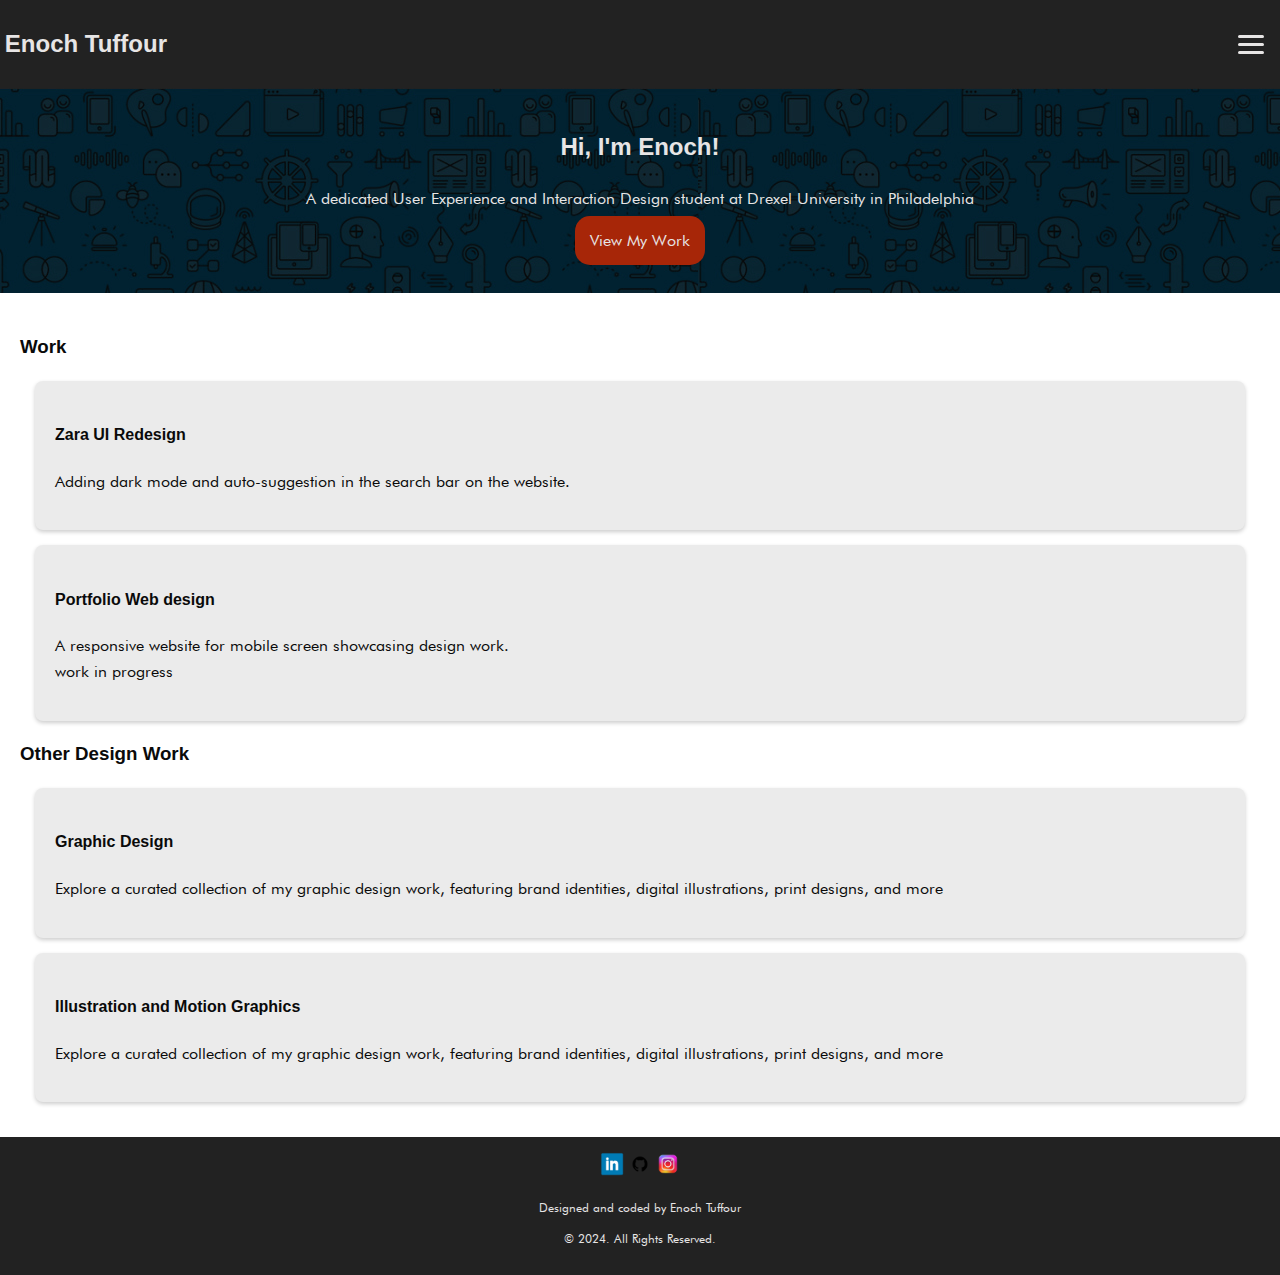
==== index.html @ 8956a718 "footer" ====
<!DOCTYPE html>
<html lang="en">
<head>
    <meta charset="UTF-8">
    <meta name="viewport" content="width=device-width, initial-scale=1.0">
    <!-- title -->
    <title> Enoch's Design Portfolio</title>
    <link rel="stylesheet" href="css/normalize.css" />
    <link rel="stylesheet" href="css/screen.css" />
</head>

<body>
    <!-- header-->
    <header>
        <h2> <a href="index.html"> Enoch Tuffour </a> </h2>

        <input type="checkbox" id="nav-toggle" class="nav-toggle" hidden />
      <label for="nav-toggle" class="nav-toggle-label">
        <span></span>
        <span></span>
        <span></span>
      </label>


      <nav>
        <ul>
          <li> <a href="index.html"> work </a> </li>
            <li> <a href="playground.html"> playground </a> </li>
            <li> <a href="about.html"> about </a></li>
            <li> <a href="#contact"> contact </a></li>
        </ul>
      </nav>
    </header>
    
    
    <main> 
        <section class="intro">
            <h2> Hi, I'm Enoch!</h2>
            <p> A dedicated User Experience and Interaction Design student at Drexel University in Philadelphia</p>
            <a href="#work" class="cta">View My Work</a>
        </section>
    

     <!-- work -->
        <section id="work">
            <h3> Work </h3>
            <div class="project">
                <h4><a href="zara.html"> Zara UI Redesign </a></h4>
                <p> Adding dark mode and auto-suggestion in the search bar on the website.</p>
            </div>

            <div class="project">
                <h4> Portfolio Web design </h4>
                <p> A responsive website for mobile screen showcasing design work. <br>work in progress </p>
            </div>

            <h3> Other Design Work </h3>
            <div class="project">
                <h4> Graphic Design </h4>
                <p> Explore a curated collection of my graphic design work, featuring brand identities, digital illustrations, print designs, and more </p>
            </div>

            <div class="project">
                <h4> Illustration and Motion Graphics </h4>
                <p> Explore a curated collection of my graphic design work, featuring brand identities, digital illustrations, print designs, and more </p>
            </div>

        </section>
    </main>

    <footer class="footer"> 
            <div class="social">
              <a href="www.linkedin.com/in/enoch-tuffour" target="_blank" aria-label="linkedin">
                <img src="media/icons/linkedin.png" alt="LinkedIn">
              </a>

              <a href="https://github.com/steezytuff" target="_blank" aria-label="github">
                <img src="media/icons/github.png" alt="github">
              </a>
              <a href="www.instagram.com/tuff4_designs" target="_blank" aria-label="instagram">
                <img src="media/icons/ig.png" alt="instagram">
              </a>
            </div>
            <p> Designed and coded by Enoch Tuffour</p>
            <p>&copy; 2024. All Rights Reserved.</p>

    </footer>


</body>
</html>
---- css/screen.css ----
@font-face {
    font-family: 'futura';
    src: url(../fonts/futura/FuturaBook.ttf);
    font-style: normal;
    font-display: swap;
    font-weight: 100 900;
}


@font-face {
    font-family: 'futurabold';
    src: url(../fonts/futura/futur.ttf);
    font-style: normal;
    font-display: swap; 
    font-weight: 100 900;
    }



html{
    --red: #A72608;
    --white: #E7E5E5;
    --blue-gray: #767b91;
    --light-gray: #EBEBEB;
    --beige: #D9D2C5;
    --gray-black: #222222;
    --black: #0a0a0a;


    --color-background: var(--white);
    color: var(--black);

    --font: 'futura', Arial, sans-serif; 
    --bold: 'futurabold', arial, sans-serif; 
}

body {
    color: var(--black);
    font-family: var(--font);
    line-height: 1.6;

    .body {
        padding: 20px;
    }

    h1, h2, h3, h4{
        font-family: var(--bold);
      }
  }

  a {
    text-decoration: none;
    color: var(--black);
  }

#work {
    padding: 20px;
}

* {
    box-sizing: border-box;
} 

img {
    /* height: auto;
    width: 100%; */
    filter: drop-shadow(0 8px 16px rgba (0,0,0, 0.6));
}




header {
  background: var(--gray-black);
  color: var(--white);
  padding: 0.3rem;
  position: relative;

  a {
    color: var(--white);
  }
  
  label {
    cursor: pointer;
    height: 1.25rem;
    position: fixed;
    right: 1rem;
    top: 2.2rem;
    width: 1.625rem;
    z-index: 1001;
  
    span {
      background-color: var(--white);
      border-radius: 2px;
      display: block;
      height: 3px;
      position: absolute;
      width: 100%;
      transform-origin: left;
  
      &:nth-child(1) {
        top: 0;
      }
  
      &:nth-child(2) {
        top: 0.5rem;
      }
  
      &:nth-child(3) {
        top: 1rem;
      }
    }
  }
}

/* nav */
nav {
  background: var(--gray-black);
  height: 100vh;
  width: 18.75rem;
  position: fixed;
  right: -300px;
  top: 0;
  z-index: 1000;
  
  ul {
    list-style: none;
    margin: 0;
    padding: 2rem;
  
    li {
       margin-bottom: 1rem;
  
      a {
        color: var(--white);
        font-family: var(--bold);
        text-decoration: none;
      }
    }
  }
}
  
  /* Show nav when checkbox is checked */
  .nav-toggle:checked ~ nav {
    right: 0;
  }
  
  .nav-toggle:checked ~ .nav-toggle-label span:nth-child(1) {
    transform: rotate(45deg);
    top: -2px; /* Fix */
  }
  
  .nav-toggle:checked ~ .nav-toggle-label span:nth-child(2) {
    opacity: 0;
  }
  
  .nav-toggle:checked ~ .nav-toggle-label span:nth-child(3) {
    transform: rotate(-45deg);
  }





    
    .project {
        background-color: var(--light-gray);
        margin: 15px;
        padding: 20px;
        border-radius: 8px;
        box-shadow : 0 2px 4px rgba(0, 0, 0, 0.2);
     }

    .intro {
        text-align: center;
        color: var(--white);
        background-image: url("../media/introbg\ copy.jpg");
        padding: 20px;
        padding-bottom: 40px;

        .cta {
          text-decoration: none;
          color: var(--white);
          background: var(--red);
          padding: 15px;
          border-radius: 15px;
        }
    }

    


    /* Footer  */
footer {

  background-color: var(--gray-black);
  color: var(--white);
  text-align: center;
  padding: 15px;
  font-size: 12px;

  .social {
    margin-bottom: 1rem;
  
    .social a {
      display: inline-block;
      margin: 0 0.5rem;
      transition: transform 0.3s ease;
    }
  
    a:hover {
      transform: scale(1.1);
    }
  
    img {
      width: 24px;
      height: 24px;
    }
  }
}
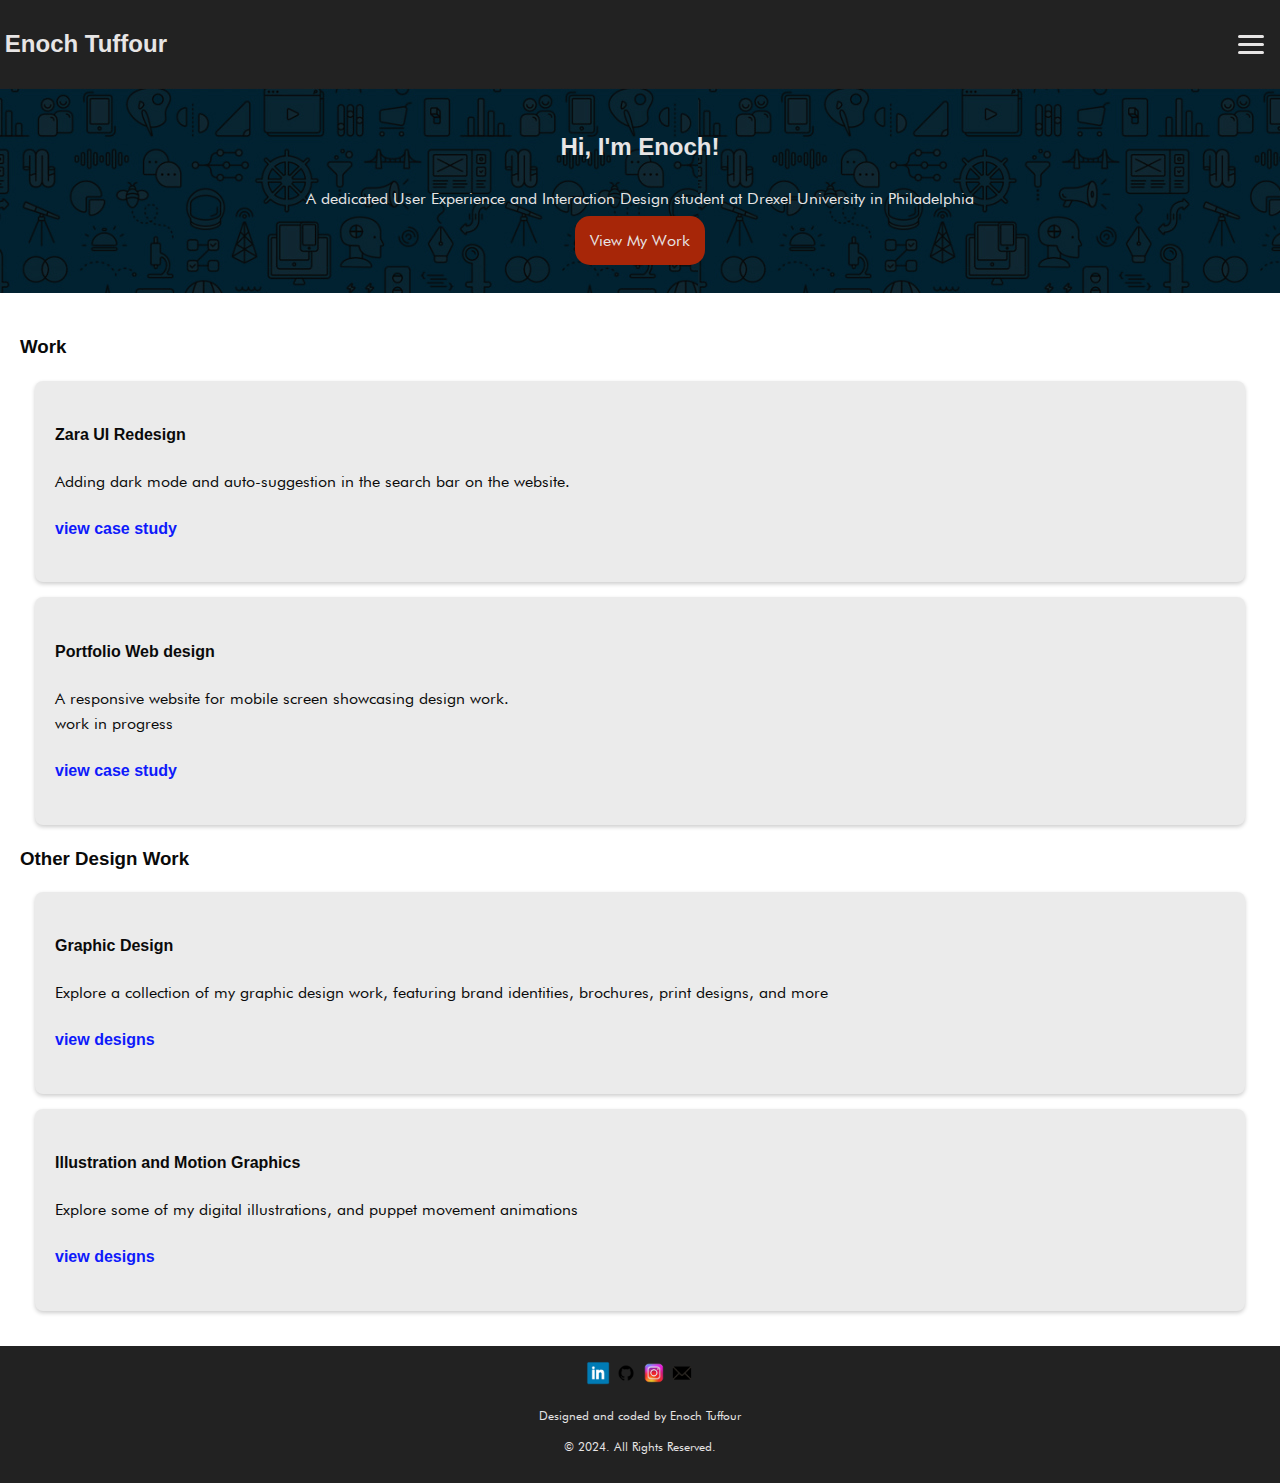
==== commit e3b94cbf: "minor changes" ====
--- a/index.html
+++ b/index.html
@@ -45,30 +45,35 @@
         <section id="work">
             <h3> Work </h3>
             <div class="project">
-                <h4><a href="zara.html"> Zara UI Redesign </a></h4>
+                <h4> Zara UI Redesign</h4>
                 <p> Adding dark mode and auto-suggestion in the search bar on the website.</p>
+                <h4><a href="zara.html"> view case study</a> </h4>
             </div>
 
             <div class="project">
                 <h4> Portfolio Web design </h4>
                 <p> A responsive website for mobile screen showcasing design work. <br>work in progress </p>
+                <h4><a href="pwebdesign.html"> view case study</a> </h4>
             </div>
 
             <h3> Other Design Work </h3>
             <div class="project">
                 <h4> Graphic Design </h4>
-                <p> Explore a curated collection of my graphic design work, featuring brand identities, digital illustrations, print designs, and more </p>
+                <p> Explore a collection of my graphic design work, featuring brand identities, brochures, print designs, and more </p>
+                <h4><a href="graphicdesign.html"> view designs</a> </h4>
             </div>
 
             <div class="project">
                 <h4> Illustration and Motion Graphics </h4>
-                <p> Explore a curated collection of my graphic design work, featuring brand identities, digital illustrations, print designs, and more </p>
+                <p> Explore some of my digital illustrations, and puppet movement animations </p>
+                <h4><a href="illustration.html"> view designs</a> </h4>
             </div>
 
         </section>
     </main>
 
-    <footer class="footer"> 
+    <!-- footer -->
+    <footer class="footer" id="contact"> 
             <div class="social">
               <a href="www.linkedin.com/in/enoch-tuffour" target="_blank" aria-label="linkedin">
                 <img src="media/icons/linkedin.png" alt="LinkedIn">
@@ -77,9 +82,15 @@
               <a href="https://github.com/steezytuff" target="_blank" aria-label="github">
                 <img src="media/icons/github.png" alt="github">
               </a>
+
               <a href="www.instagram.com/tuff4_designs" target="_blank" aria-label="instagram">
                 <img src="media/icons/ig.png" alt="instagram">
               </a>
+
+              <a href="mailto:et556@drexel.com" target="_blank" aria-label="email">
+                <img src="media/icons/email.png" alt="email">
+              </a>
+
             </div>
             <p> Designed and coded by Enoch Tuffour</p>
             <p>&copy; 2024. All Rights Reserved.</p>
--- a/css/screen.css
+++ b/css/screen.css
@@ -21,6 +21,7 @@
     --red: #A72608;
     --white: #E7E5E5;
     --blue-gray: #767b91;
+    --blue: #0e1afb;
     --light-gray: #EBEBEB;
     --beige: #D9D2C5;
     --gray-black: #222222;
@@ -169,7 +170,22 @@
         padding: 20px;
         border-radius: 8px;
         box-shadow : 0 2px 4px rgba(0, 0, 0, 0.2);
+
+        a {
+          color: var(--blue);
+          font-family: var(--bold);
+        }
+
+        a:hover {
+          text-decoration: underline;
+        }
+
      }
+
+     .project:hover {
+      box-shadow: 0 6px 10px rgba(0, 0, 0, 0.4);
+    }
+
 
     .intro {
         text-align: center;
@@ -184,6 +200,11 @@
           background: var(--red);
           padding: 15px;
           border-radius: 15px;
+
+        }
+
+        .cta:hover {
+          background: var(--blue-gray);
         }
     }
 
@@ -202,11 +223,6 @@
   .social {
     margin-bottom: 1rem;
   
-    .social a {
-      display: inline-block;
-      margin: 0 0.5rem;
-      transition: transform 0.3s ease;
-    }
   
     a:hover {
       transform: scale(1.1);
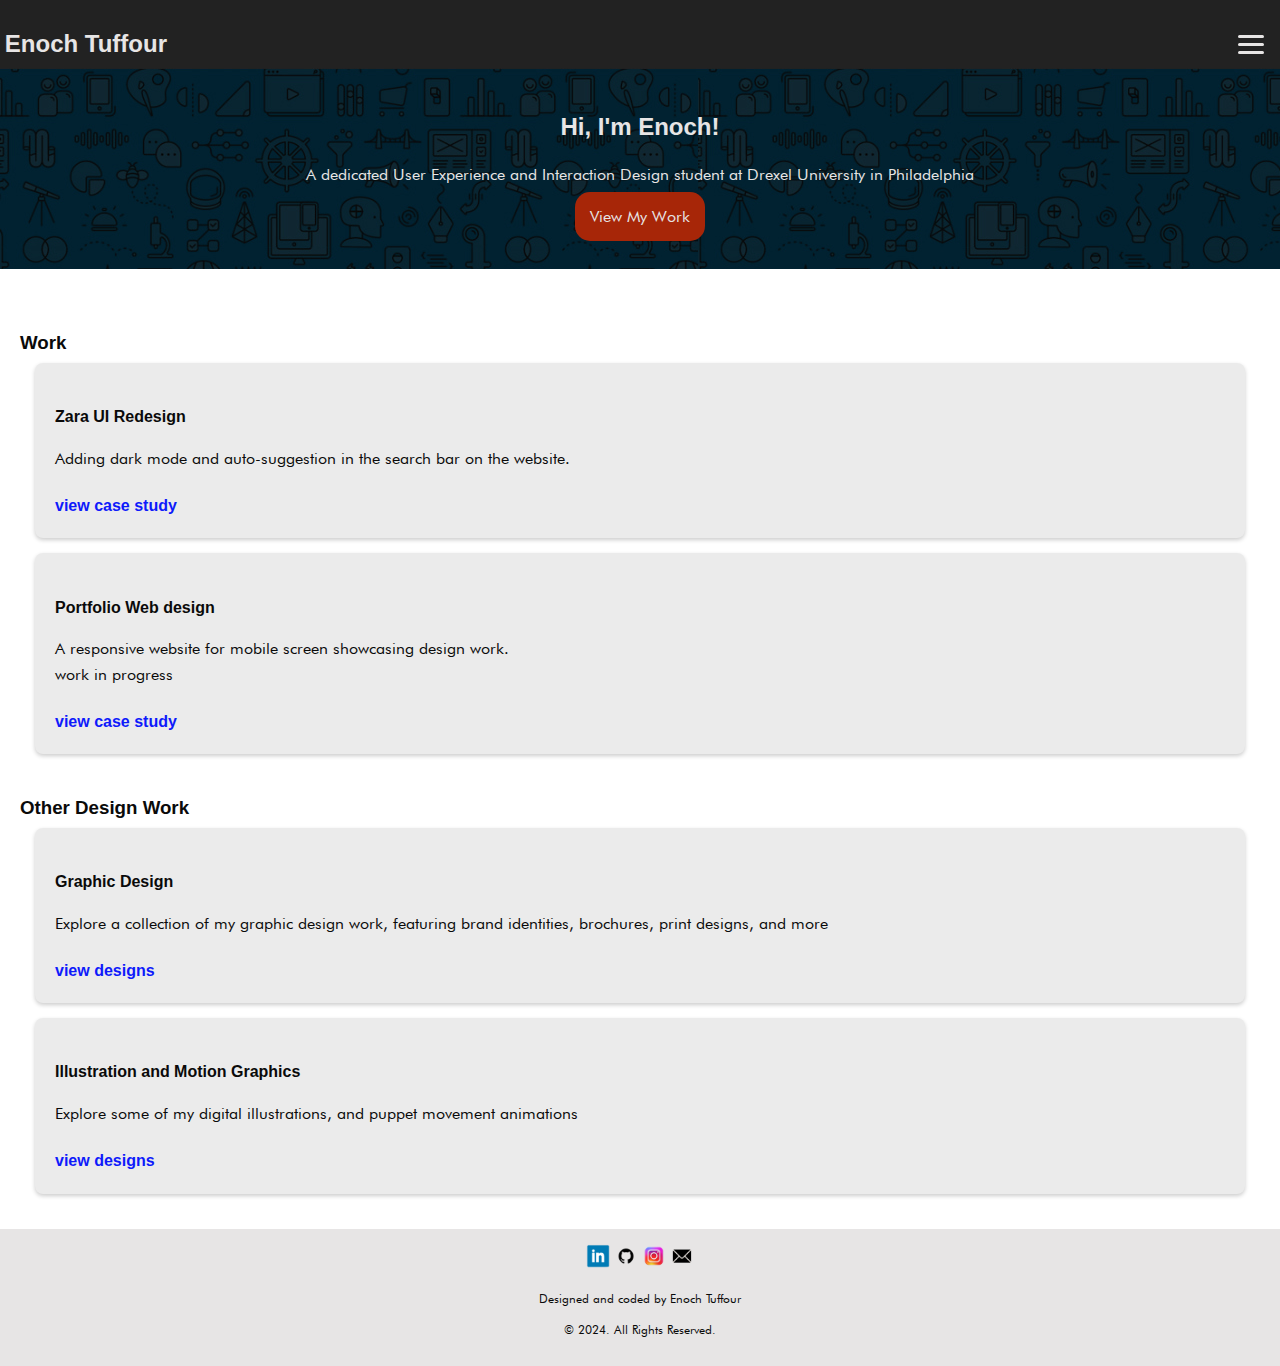
==== commit 06bdf74a: "extra pages" ====
--- a/index.html
+++ b/index.html
@@ -27,7 +27,7 @@
           <li> <a href="index.html"> work </a> </li>
             <li> <a href="playground.html"> playground </a> </li>
             <li> <a href="about.html"> about </a></li>
-            <li> <a href="#contact"> contact </a></li>
+          
         </ul>
       </nav>
     </header>
@@ -73,7 +73,7 @@
     </main>
 
     <!-- footer -->
-    <footer class="footer" id="contact"> 
+    <footer class="footer"> 
             <div class="social">
               <a href="www.linkedin.com/in/enoch-tuffour" target="_blank" aria-label="linkedin">
                 <img src="media/icons/linkedin.png" alt="LinkedIn">
--- a/css/screen.css
+++ b/css/screen.css
@@ -46,7 +46,14 @@
 
     h1, h2, h3, h4{
         font-family: var(--bold);
-      }
+        margin-bottom: 0px;
+      }
+
+      h3{
+        padding-top: 20px;
+        padding-bottom: 0px;
+      }
+    
   }
 
   a {
@@ -63,8 +70,8 @@
 } 
 
 img {
-    /* height: auto;
-    width: 100%; */
+    height: auto;
+    width: 100%;
     filter: drop-shadow(0 8px 16px rgba (0,0,0, 0.6));
 }
 
@@ -167,6 +174,7 @@
     .project {
         background-color: var(--light-gray);
         margin: 15px;
+        margin-top: 5px;
         padding: 20px;
         border-radius: 8px;
         box-shadow : 0 2px 4px rgba(0, 0, 0, 0.2);
@@ -208,14 +216,42 @@
         }
     }
 
-    
+
+    /* Case study */
+    .title {
+      text-align: center;
+      background: linear-gradient(to right, var(--red), var(--blue));
+      color: white;
+      padding: 20px;
+      border-radius: 10px;
+      margin-bottom: 10px;
+    }
+
+
+    /* media */
+    .gallery {
+      display: grid;
+      grid-template-columns: 1fr;
+      gap: 10px;
+      padding: 20px;
+
+      .photo {
+        position: relative;
+        border-radius: 10px;
+        box-shadow: 0 4px 6px rgba(0, 0, 0, 0.1);
+        background: var(--white); 
+        text-align: center;
+        font-size: 12px;
+    }
+
+  }
 
 
     /* Footer  */
 footer {
 
-  background-color: var(--gray-black);
-  color: var(--white);
+  background-color: var(--white);
+  color: var(--black);
   text-align: center;
   padding: 15px;
   font-size: 12px;
@@ -234,11 +270,4 @@
     }
   }
 }
-
-
-
-
-    
-
-
-
+    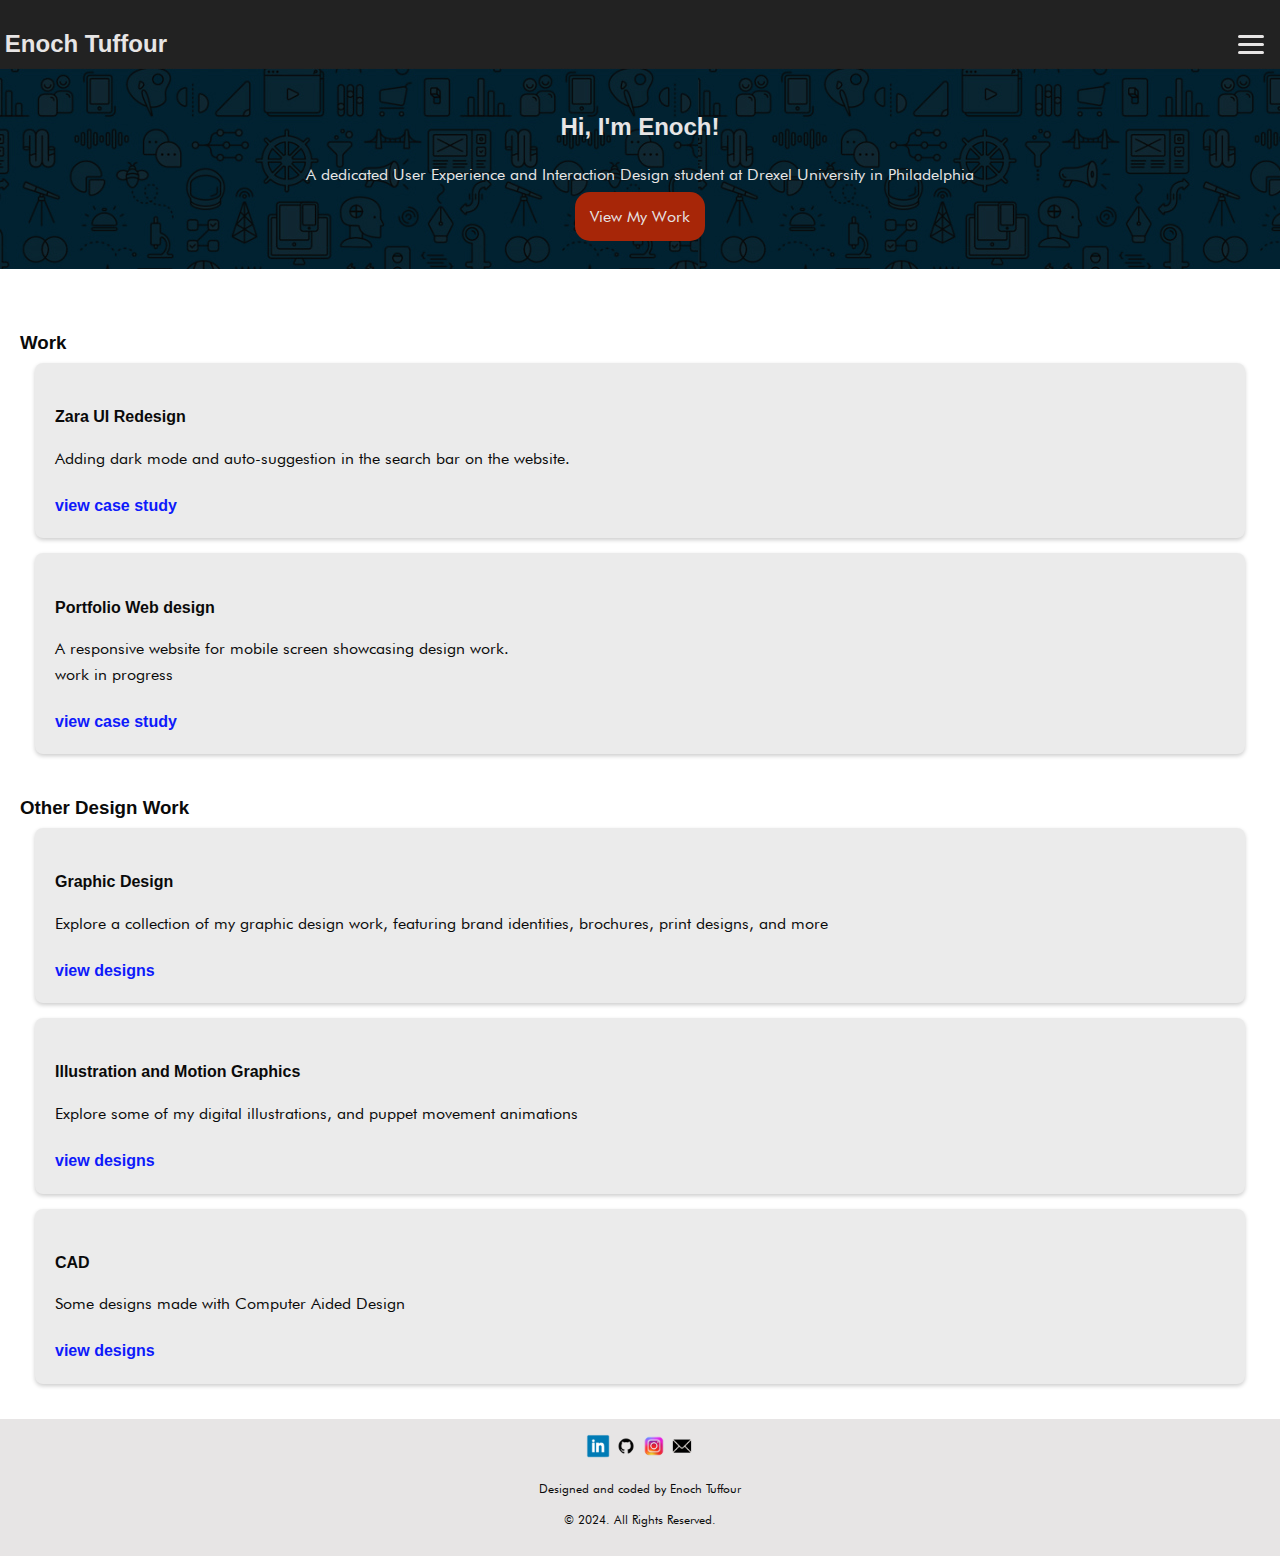
==== commit b4c0eedc: "images" ====
--- a/index.html
+++ b/index.html
@@ -69,6 +69,12 @@
                 <h4><a href="illustration.html"> view designs</a> </h4>
             </div>
 
+            <div class="project">
+              <h4> CAD </h4>
+              <p> Some designs made with Computer Aided Design </p>
+              <h4><a href="illustration.html"> view designs</a> </h4>
+          </div>
+
         </section>
     </main>
 
--- a/css/screen.css
+++ b/css/screen.css
@@ -72,12 +72,13 @@
 img {
     height: auto;
     width: 100%;
+    max-width: 600px;
     filter: drop-shadow(0 8px 16px rgba (0,0,0, 0.6));
 }
 
 
 
-
+/* header*/
 header {
   background: var(--gray-black);
   color: var(--white);
@@ -91,7 +92,7 @@
   label {
     cursor: pointer;
     height: 1.25rem;
-    position: fixed;
+    position: absolute;
     right: 1rem;
     top: 2.2rem;
     width: 1.625rem;
@@ -124,7 +125,8 @@
 /* nav */
 nav {
   background: var(--gray-black);
-  height: 100vh;
+  border-bottom-left-radius: 8px;
+  border-bottom-right-radius: 8px;
   width: 18.75rem;
   position: fixed;
   right: -300px;
@@ -148,108 +150,98 @@
   }
 }
   
-  /* Show nav when checkbox is checked */
-  .nav-toggle:checked ~ nav {
-    right: 0;
-  }
-  
-  .nav-toggle:checked ~ .nav-toggle-label span:nth-child(1) {
-    transform: rotate(45deg);
-    top: -2px; /* Fix */
-  }
-  
-  .nav-toggle:checked ~ .nav-toggle-label span:nth-child(2) {
-    opacity: 0;
-  }
-  
-  .nav-toggle:checked ~ .nav-toggle-label span:nth-child(3) {
-    transform: rotate(-45deg);
-  }
-
-
-
-
-
-    
-    .project {
-        background-color: var(--light-gray);
-        margin: 15px;
-        margin-top: 5px;
-        padding: 20px;
-        border-radius: 8px;
-        box-shadow : 0 2px 4px rgba(0, 0, 0, 0.2);
-
-        a {
-          color: var(--blue);
-          font-family: var(--bold);
-        }
-
-        a:hover {
-          text-decoration: underline;
-        }
-
-     }
-
-     .project:hover {
-      box-shadow: 0 6px 10px rgba(0, 0, 0, 0.4);
-    }
-
-
-    .intro {
-        text-align: center;
-        color: var(--white);
-        background-image: url("../media/introbg\ copy.jpg");
-        padding: 20px;
-        padding-bottom: 40px;
-
-        .cta {
-          text-decoration: none;
-          color: var(--white);
-          background: var(--red);
-          padding: 15px;
-          border-radius: 15px;
-
-        }
-
-        .cta:hover {
-          background: var(--blue-gray);
-        }
-    }
-
-
-    /* Case study */
-    .title {
-      text-align: center;
-      background: linear-gradient(to right, var(--red), var(--blue));
-      color: white;
-      padding: 20px;
-      border-radius: 10px;
-      margin-bottom: 10px;
-    }
-
-
-    /* media */
-    .gallery {
-      display: grid;
-      grid-template-columns: 1fr;
-      gap: 10px;
-      padding: 20px;
-
-      .photo {
-        position: relative;
-        border-radius: 10px;
-        box-shadow: 0 4px 6px rgba(0, 0, 0, 0.1);
-        background: var(--white); 
-        text-align: center;
-        font-size: 12px;
-    }
-
-  }
-
-
-    /* Footer  */
+/* Show nav when checkbox is checked */
+.nav-toggle:checked ~ nav {
+  right: 0;
+}
+  
+.nav-toggle:checked ~ .nav-toggle-label span:nth-child(1) {
+  transform: rotate(45deg);
+  top: -2px; /* Fix */
+}
+  
+.nav-toggle:checked ~ .nav-toggle-label span:nth-child(2) {
+  opacity: 0;
+}
+
+.nav-toggle:checked ~ .nav-toggle-label span:nth-child(3) {
+  transform: rotate(-45deg);
+}
+
+
+
+.project {
+  background-color: var(--light-gray);
+  margin: 15px;
+  margin-top: 5px;
+  padding: 20px;
+  border-radius: 8px;
+  box-shadow : 0 2px 4px rgba(0, 0, 0, 0.2);
+
+  a {
+    color: var(--blue);
+    font-family: var(--bold);
+  }
+  
+  a:hover {
+    text-decoration: underline;
+  }
+}
+
+.project:hover {
+  box-shadow: 0 6px 10px rgba(0, 0, 0, 0.4);
+}
+
+.intro {
+  text-align: center;
+  color: var(--white);
+  background-image: url("../media/introbg\ copy.jpg");
+  padding: 20px;
+  padding-bottom: 40px;
+  
+  .cta {
+    text-decoration: none;
+    color: var(--white);
+    background: var(--red);
+    padding: 15px;
+    border-radius: 15px;
+  }
+  
+  .cta:hover {
+    background: var(--blue-gray);
+  }
+}
+
+
+/* Case study */
+.title {
+  text-align: center;
+  background: linear-gradient(to right, var(--red), var(--blue));
+  color: white;
+  padding: 20px;
+  border-radius: 10px;
+  margin-bottom: 10px;
+}
+
+/* media */
+.gallery {
+  display: grid;
+  grid-template-columns: 1fr;
+  gap: 10px;
+  padding: 20px;
+  
+  .photo {
+    position: relative;
+    border-radius: 10px;
+    box-shadow: 0 4px 6px rgba(0, 0, 0, 0.1);
+    background: var(--white); 
+    text-align: center;
+    font-size: 12px;
+  }
+}
+
+/* Footer  */
 footer {
-
   background-color: var(--white);
   color: var(--black);
   text-align: center;
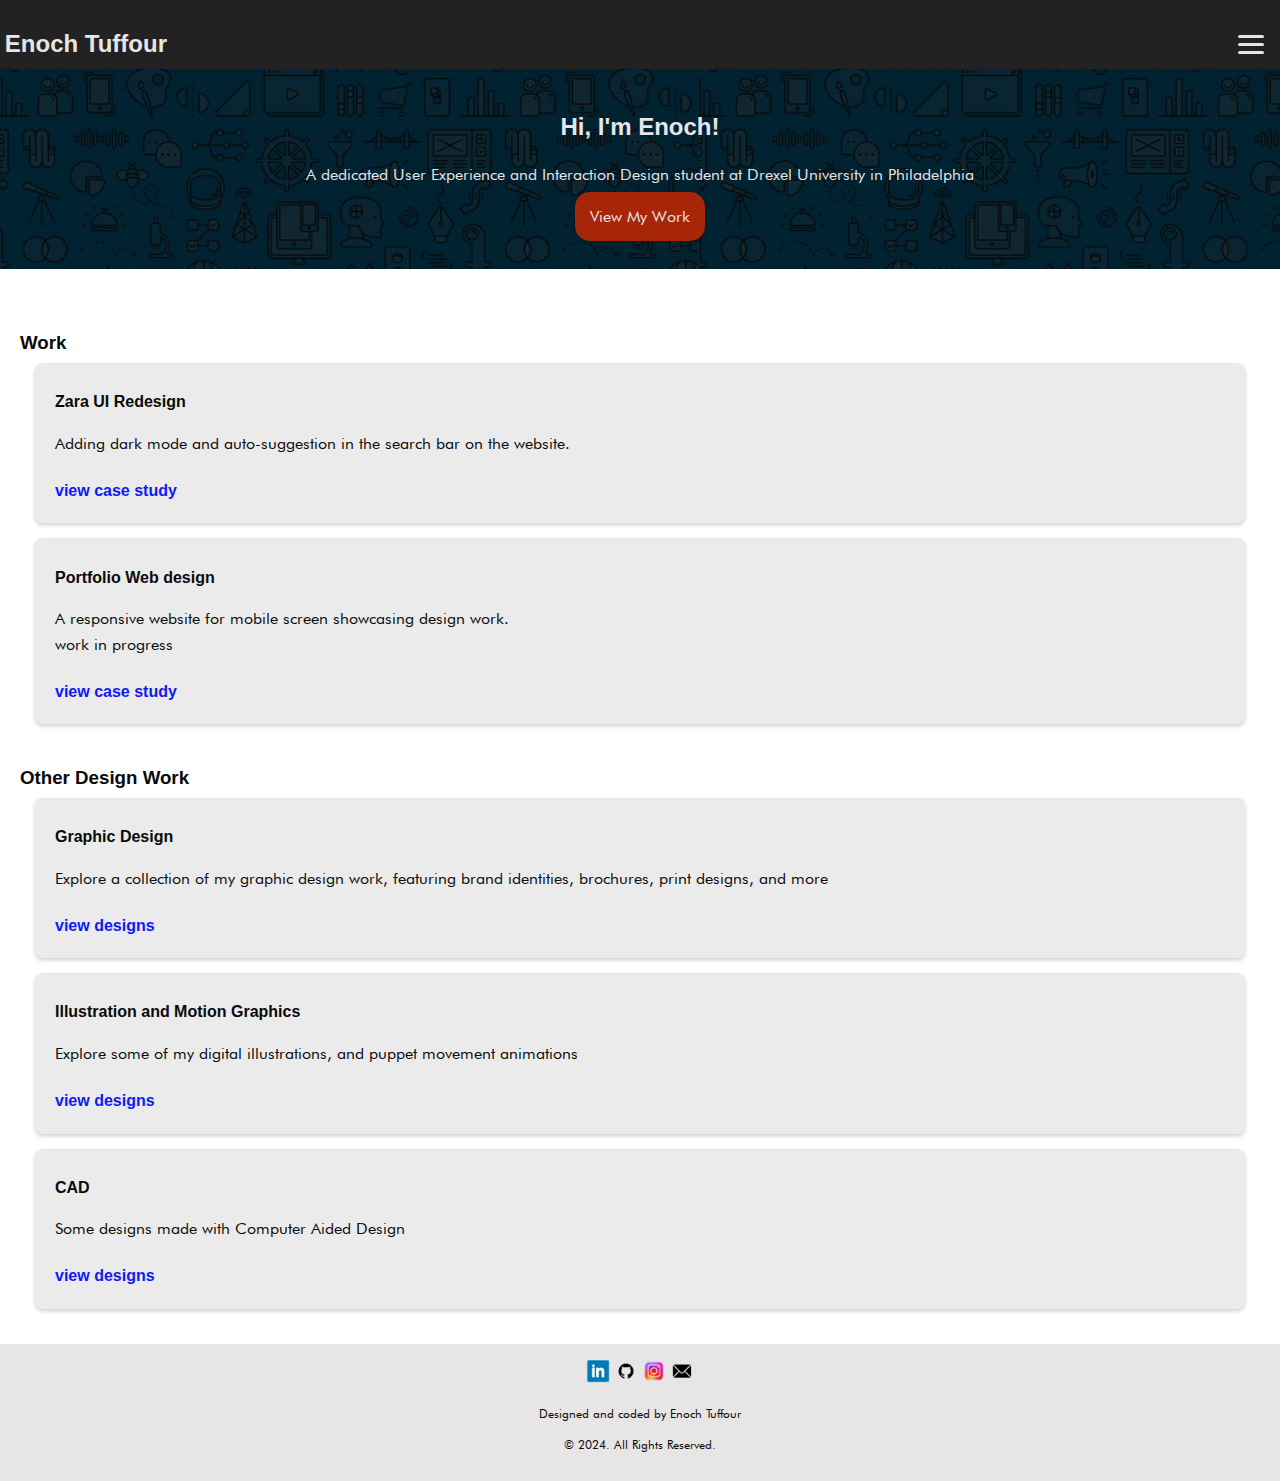
==== commit f08397b5: "cad page" ====
--- a/index.html
+++ b/index.html
@@ -72,7 +72,7 @@
             <div class="project">
               <h4> CAD </h4>
               <p> Some designs made with Computer Aided Design </p>
-              <h4><a href="illustration.html"> view designs</a> </h4>
+              <h4><a href="cad.html"> view designs</a> </h4>
           </div>
 
         </section>
--- a/css/screen.css
+++ b/css/screen.css
@@ -175,6 +175,7 @@
   margin: 15px;
   margin-top: 5px;
   padding: 20px;
+  padding-top: 5px;
   border-radius: 8px;
   box-shadow : 0 2px 4px rgba(0, 0, 0, 0.2);
 
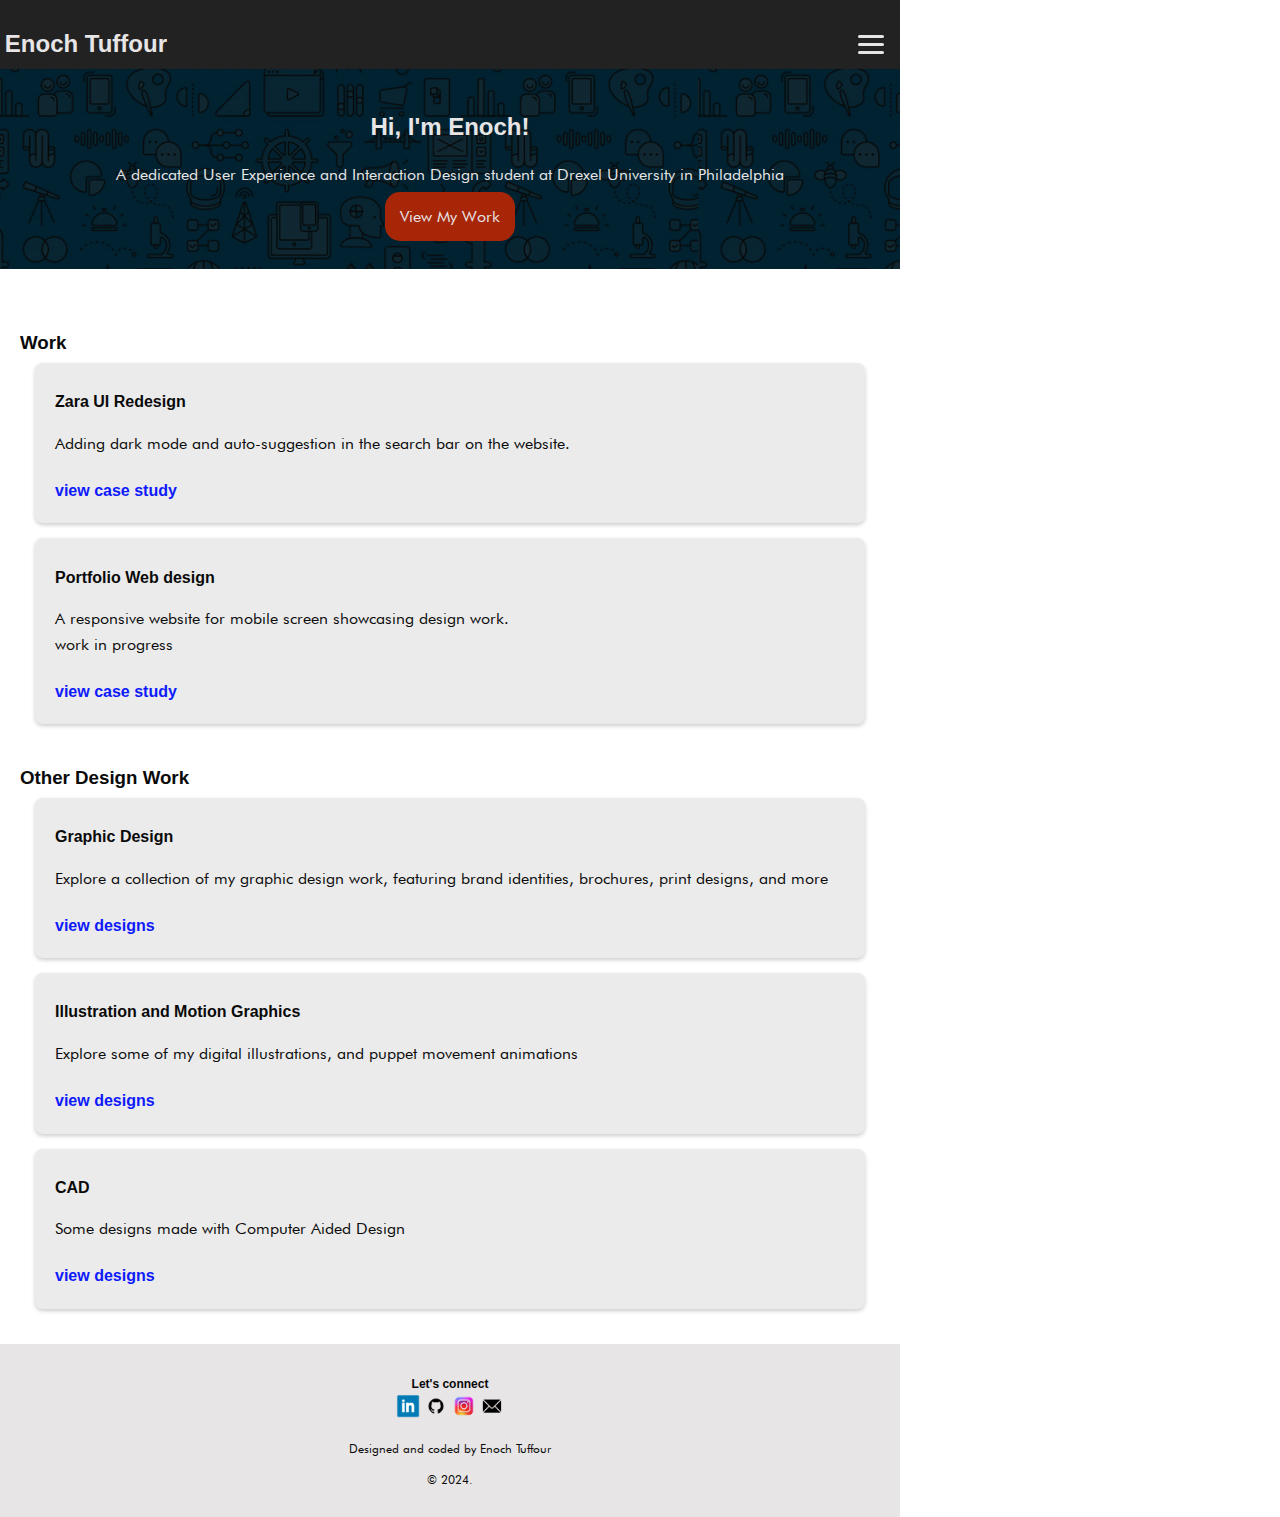
==== commit dd878f6a: "fix repository" ====
--- a/index.html
+++ b/index.html
@@ -80,6 +80,7 @@
 
     <!-- footer -->
     <footer class="footer"> 
+      <h4>Let's connect </h4>
             <div class="social">
               <a href="www.linkedin.com/in/enoch-tuffour" target="_blank" aria-label="linkedin">
                 <img src="media/icons/linkedin.png" alt="LinkedIn">
@@ -99,7 +100,7 @@
 
             </div>
             <p> Designed and coded by Enoch Tuffour</p>
-            <p>&copy; 2024. All Rights Reserved.</p>
+            <p>&copy; 2024.</p>
 
     </footer>
 
--- a/css/screen.css
+++ b/css/screen.css
@@ -35,46 +35,6 @@
     --bold: 'futurabold', arial, sans-serif; 
 }
 
-body {
-    color: var(--black);
-    font-family: var(--font);
-    line-height: 1.6;
-
-    .body {
-        padding: 20px;
-    }
-
-    h1, h2, h3, h4{
-        font-family: var(--bold);
-        margin-bottom: 0px;
-      }
-
-      h3{
-        padding-top: 20px;
-        padding-bottom: 0px;
-      }
-    
-  }
-
-  a {
-    text-decoration: none;
-    color: var(--black);
-  }
-
-#work {
-    padding: 20px;
-}
-
-* {
-    box-sizing: border-box;
-} 
-
-img {
-    height: auto;
-    width: 100%;
-    max-width: 600px;
-    filter: drop-shadow(0 8px 16px rgba (0,0,0, 0.6));
-}
 
 
 
@@ -169,6 +129,54 @@
 }
 
 
+/* body */
+body {
+  color: var(--black);
+  font-family: var(--font);
+  line-height: 1.6;
+  max-width: 900px;
+  
+
+  .body {
+      padding: 20px;
+  }
+
+  h1, h2, h3, h4{
+      font-family: var(--bold);
+      margin-bottom: 0px;
+    }
+
+    h3{
+      padding-top: 20px;
+      padding-bottom: 0px;
+    }
+  
+}
+
+
+/* links */
+a {
+  text-decoration: none;
+  color: var(--black);
+}
+
+#work {
+  padding: 20px;
+  max-width: 900px;
+}
+
+* {
+  box-sizing: border-box;
+} 
+
+img {
+  height: auto;
+  width: 100%;
+  max-width: 600px;
+  filter: drop-shadow(0 8px 16px rgba (0,0,0, 0.6));
+}
+
+
 
 .project {
   background-color: var(--light-gray);
@@ -241,6 +249,52 @@
   }
 }
 
+
+/* About */
+.about {
+  padding: 20px;
+  max-width: 900px;
+  display: flex;
+  flex-direction: column;
+  align-items: center;
+
+  .photo{
+    width: 250px;
+    height: 250px;
+    border-radius: 50%;
+    margin-bottom: 20px;
+    border-color: var(--red);
+    border-width: 5px;
+    border-style: solid;
+
+    img{
+      border-radius: 50%;
+    }
+  }
+
+  .skills {
+    margin-top: 10px;
+    margin-bottom: 10px;
+
+    h3{
+      margin-bottom: 10px;
+    }
+  }
+  .skills span {
+    display: inline-block;
+    background: var(--red);
+    color: var(--white);
+    padding: 5px 10px;
+    border-radius: 20px;
+    font-size: 12px;
+    margin: 5px;
+  }
+
+  span:hover {
+    background: var(--blue)
+  }
+}
+
 /* Footer  */
 footer {
   background-color: var(--white);
@@ -252,11 +306,6 @@
   .social {
     margin-bottom: 1rem;
   
-  
-    a:hover {
-      transform: scale(1.1);
-    }
-  
     img {
       width: 24px;
       height: 24px;
